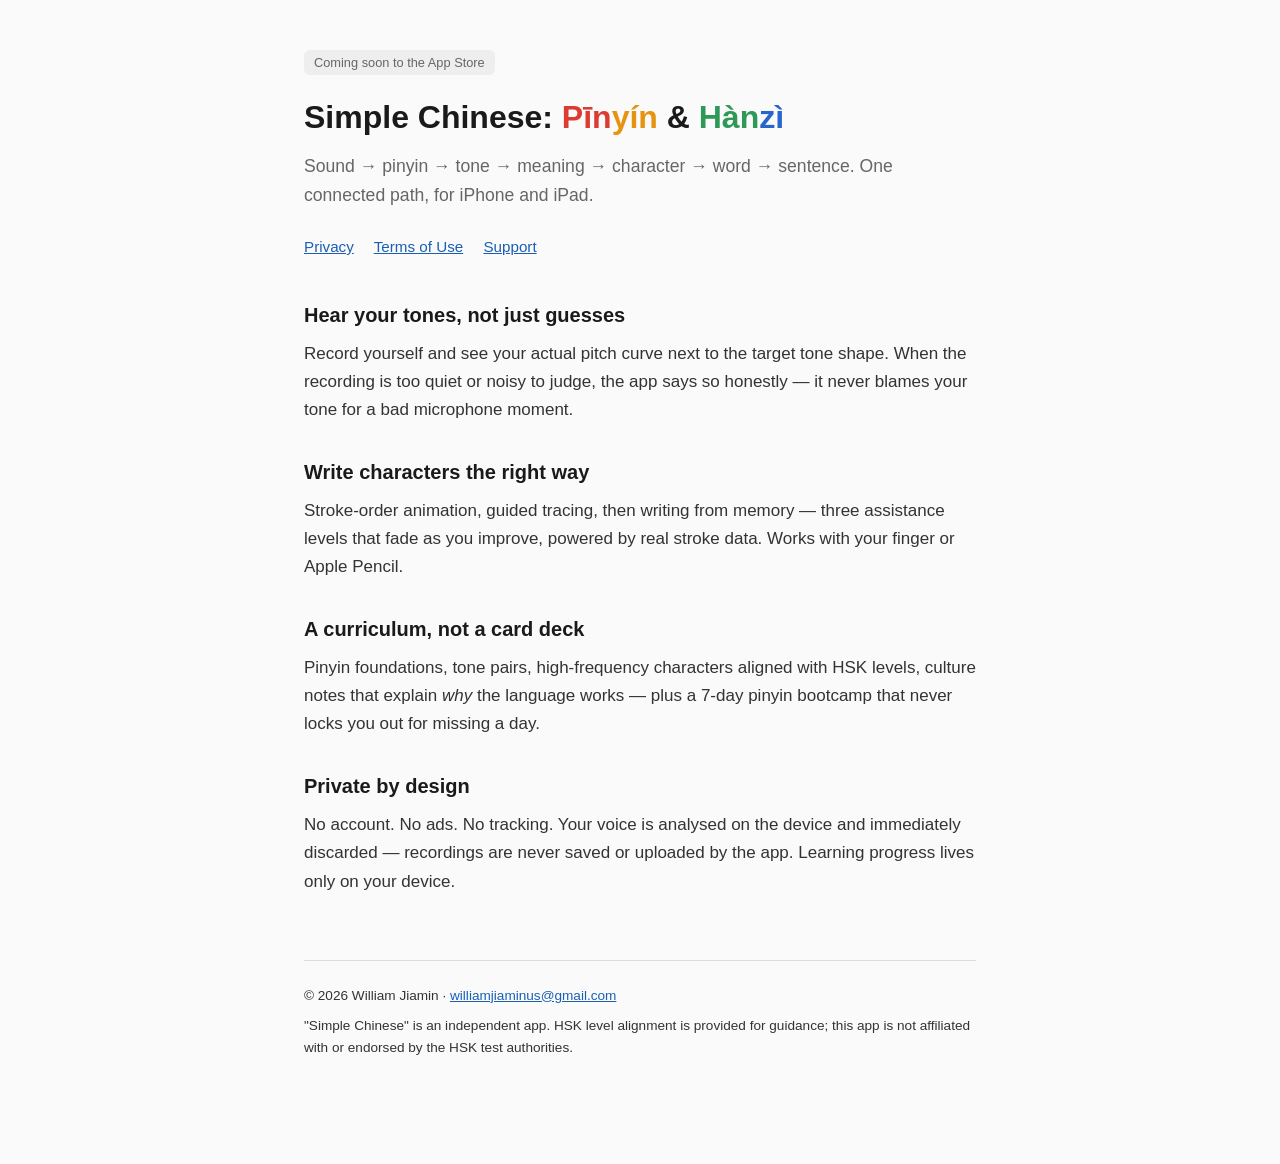
==== index.html @ 40e5791b "Simple Chinese site: landing, privacy policy, terms of use, support Static, tracker-free pages match" ====
<!DOCTYPE html>
<html lang="en">
<head>
<meta charset="utf-8">
<meta name="viewport" content="width=device-width, initial-scale=1">
<title>Simple Chinese: Pinyin &amp; Hanzi — learn Mandarin sounds, tones, and characters</title>
<meta name="description" content="A systematic Mandarin-learning app for iPhone and iPad: pinyin, tones with real pitch feedback, Hanzi handwriting, spaced review, and structured bootcamps. Private by design — no account, learning stays on your device.">
<link rel="stylesheet" href="style.css">
</head>
<body>
<main>
<span class="badge">Coming soon to the App Store</span>
<h1>Simple Chinese: <span class="tone t1">Pīn</span><span class="tone t2">yín</span> &amp; <span class="tone t3">Hàn</span><span class="tone t4">zì</span></h1>
<p class="tagline">Sound → pinyin → tone → meaning → character → word → sentence. One connected path, for iPhone and iPad.</p>
<nav>
<a href="privacy.html">Privacy</a>
<a href="terms.html">Terms of Use</a>
<a href="support.html">Support</a>
</nav>
<h2>Hear your tones, not just guesses</h2>
<p>Record yourself and see your actual pitch curve next to the target tone shape. When the recording is too quiet or noisy to judge, the app says so honestly — it never blames your tone for a bad microphone moment.</p>
<h2>Write characters the right way</h2>
<p>Stroke-order animation, guided tracing, then writing from memory — three assistance levels that fade as you improve, powered by real stroke data. Works with your finger or Apple Pencil.</p>
<h2>A curriculum, not a card deck</h2>
<p>Pinyin foundations, tone pairs, high-frequency characters aligned with HSK levels, culture notes that explain <em>why</em> the language works — plus a 7-day pinyin bootcamp that never locks you out for missing a day.</p>
<h2>Private by design</h2>
<p>No account. No ads. No tracking. Your voice is analysed on the device and immediately discarded — recordings are never saved or uploaded by the app. Learning progress lives only on your device.</p>
<footer>
<p>© 2026 William Jiamin · <a href="mailto:williamjiaminus@gmail.com">williamjiaminus@gmail.com</a></p>
<p>"Simple Chinese" is an independent app. HSK level alignment is provided for guidance; this app is not affiliated with or endorsed by the HSK test authorities.</p>
</footer>
</main>
</body>
</html>
---- style.css ----
:root { --accent: #1a5fb4; --ink: #1a1a1a; --muted: #666; --bg: #fafafa; }
* { box-sizing: border-box; margin: 0; padding: 0; }
body { font: 17px/1.65 -apple-system, "SF Pro Text", "Helvetica Neue", sans-serif; color: var(--ink); background: var(--bg); }
main { max-width: 720px; margin: 0 auto; padding: 48px 24px 96px; }
h1 { font-size: 2rem; margin: 0 0 8px; }
h2 { font-size: 1.25rem; margin: 32px 0 8px; }
p, li { margin: 8px 0; color: #333; }
ul { padding-left: 22px; }
a { color: var(--accent); }
.tagline { color: var(--muted); font-size: 1.1rem; margin-bottom: 24px; }
.tone { display: inline-block; font-weight: 700; }
.t1 { color: #db3b30; } .t2 { color: #e69410; } .t3 { color: #2e9957; } .t4 { color: #2966cc; }
nav { margin: 24px 0 40px; font-size: 0.95rem; }
nav a { margin-right: 16px; }
footer { margin-top: 64px; padding-top: 16px; border-top: 1px solid #ddd; color: var(--muted); font-size: 0.85rem; }
.badge { display: inline-block; background: #eee; border-radius: 6px; padding: 2px 10px; font-size: 0.8rem; color: var(--muted); margin-bottom: 16px; }
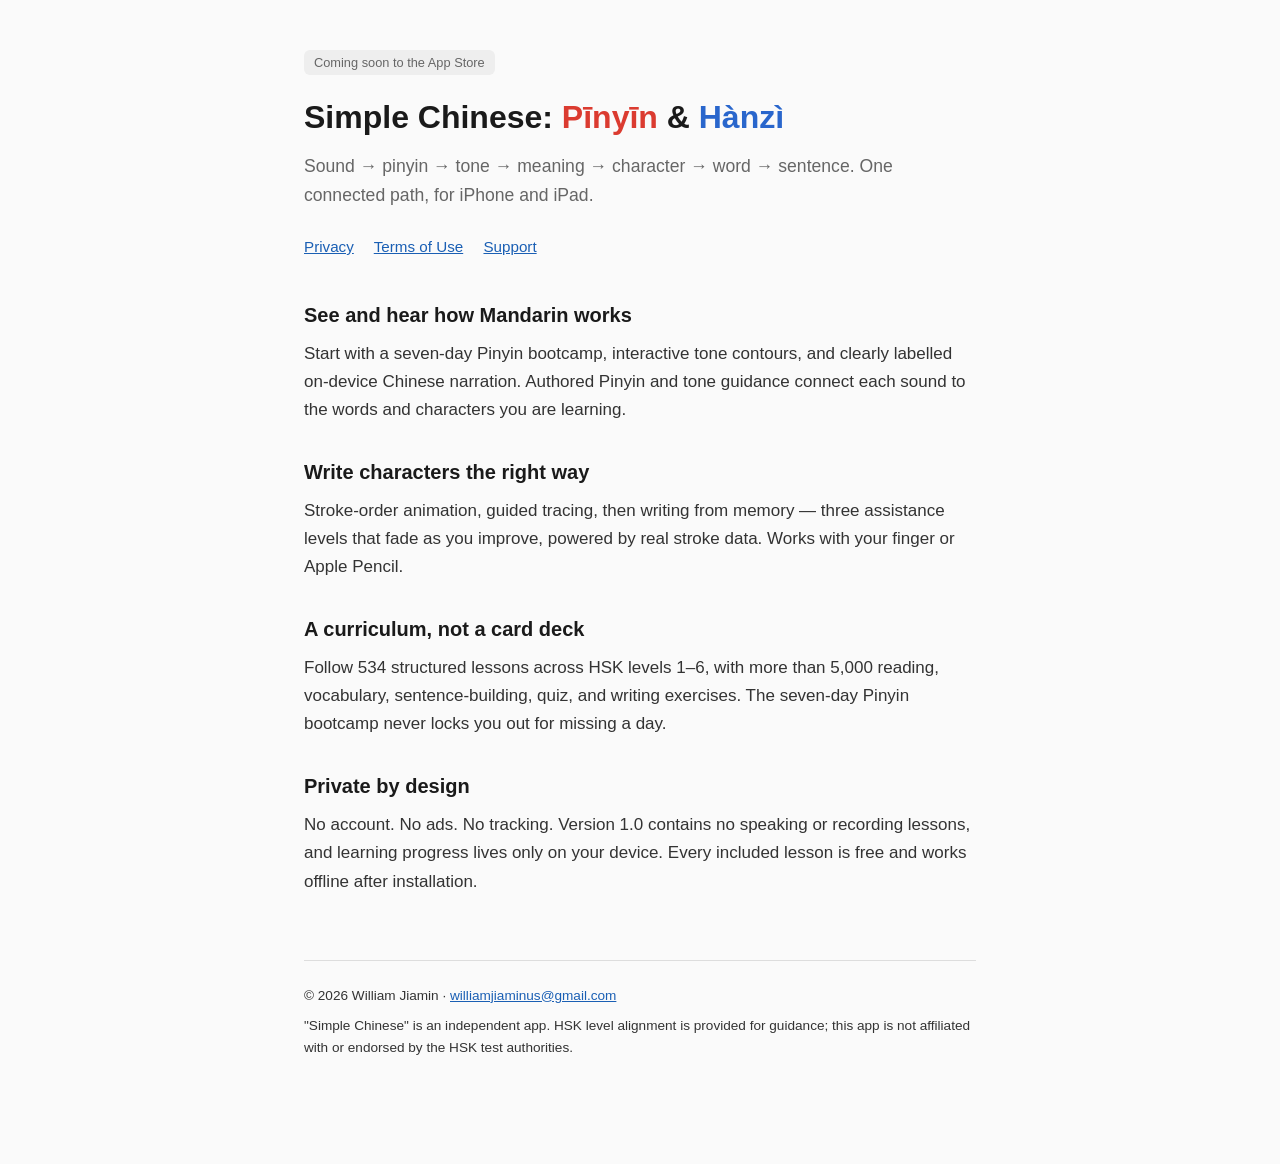
==== commit 4ff95d8d: "docs(site): align public pages with free v1 Remove deferred speaking and commerce claims, document t" ====
--- a/index.html
+++ b/index.html
@@ -4,27 +4,27 @@
 <meta charset="utf-8">
 <meta name="viewport" content="width=device-width, initial-scale=1">
 <title>Simple Chinese: Pinyin &amp; Hanzi — learn Mandarin sounds, tones, and characters</title>
-<meta name="description" content="A systematic Mandarin-learning app for iPhone and iPad: pinyin, tones with real pitch feedback, Hanzi handwriting, spaced review, and structured bootcamps. Private by design — no account, learning stays on your device.">
+<meta name="description" content="A systematic Mandarin-learning app for iPhone and iPad: Pinyin, interactive tones, HSK-aligned vocabulary, Hanzi handwriting, quizzes, and private on-device progress.">
 <link rel="stylesheet" href="style.css">
 </head>
 <body>
 <main>
 <span class="badge">Coming soon to the App Store</span>
-<h1>Simple Chinese: <span class="tone t1">Pīn</span><span class="tone t2">yín</span> &amp; <span class="tone t3">Hàn</span><span class="tone t4">zì</span></h1>
+<h1>Simple Chinese: <span class="tone t1">Pīn</span><span class="tone t1">yīn</span> &amp; <span class="tone t4">Hàn</span><span class="tone t4">zì</span></h1>
 <p class="tagline">Sound → pinyin → tone → meaning → character → word → sentence. One connected path, for iPhone and iPad.</p>
 <nav>
 <a href="privacy.html">Privacy</a>
 <a href="terms.html">Terms of Use</a>
 <a href="support.html">Support</a>
 </nav>
-<h2>Hear your tones, not just guesses</h2>
-<p>Record yourself and see your actual pitch curve next to the target tone shape. When the recording is too quiet or noisy to judge, the app says so honestly — it never blames your tone for a bad microphone moment.</p>
+<h2>See and hear how Mandarin works</h2>
+<p>Start with a seven-day Pinyin bootcamp, interactive tone contours, and clearly labelled on-device Chinese narration. Authored Pinyin and tone guidance connect each sound to the words and characters you are learning.</p>
 <h2>Write characters the right way</h2>
 <p>Stroke-order animation, guided tracing, then writing from memory — three assistance levels that fade as you improve, powered by real stroke data. Works with your finger or Apple Pencil.</p>
 <h2>A curriculum, not a card deck</h2>
-<p>Pinyin foundations, tone pairs, high-frequency characters aligned with HSK levels, culture notes that explain <em>why</em> the language works — plus a 7-day pinyin bootcamp that never locks you out for missing a day.</p>
+<p>Follow 534 structured lessons across HSK levels 1–6, with more than 5,000 reading, vocabulary, sentence-building, quiz, and writing exercises. The seven-day Pinyin bootcamp never locks you out for missing a day.</p>
 <h2>Private by design</h2>
-<p>No account. No ads. No tracking. Your voice is analysed on the device and immediately discarded — recordings are never saved or uploaded by the app. Learning progress lives only on your device.</p>
+<p>No account. No ads. No tracking. Version 1.0 contains no speaking or recording lessons, and learning progress lives only on your device. Every included lesson is free and works offline after installation.</p>
 <footer>
 <p>© 2026 William Jiamin · <a href="mailto:williamjiaminus@gmail.com">williamjiaminus@gmail.com</a></p>
 <p>"Simple Chinese" is an independent app. HSK level alignment is provided for guidance; this app is not affiliated with or endorsed by the HSK test authorities.</p>
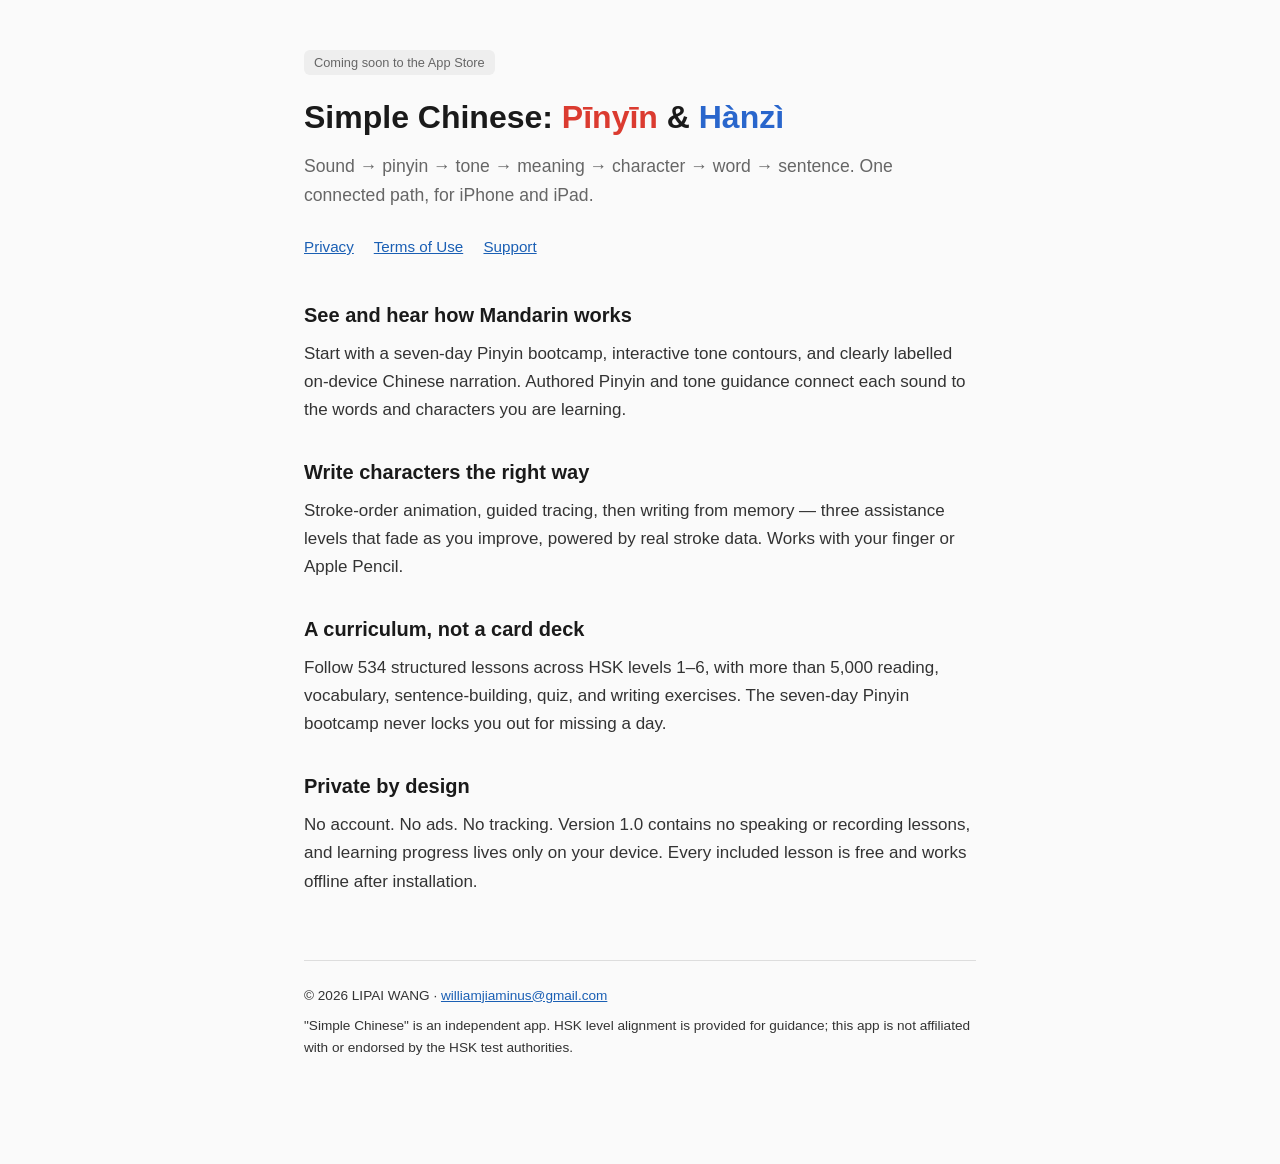
==== commit 901b3e90: "docs: correct copyright owner to LIPAI WANG" ====
--- a/index.html
+++ b/index.html
@@ -26,7 +26,7 @@
 <h2>Private by design</h2>
 <p>No account. No ads. No tracking. Version 1.0 contains no speaking or recording lessons, and learning progress lives only on your device. Every included lesson is free and works offline after installation.</p>
 <footer>
-<p>© 2026 William Jiamin · <a href="mailto:williamjiaminus@gmail.com">williamjiaminus@gmail.com</a></p>
+<p>© 2026 LIPAI WANG · <a href="mailto:williamjiaminus@gmail.com">williamjiaminus@gmail.com</a></p>
 <p>"Simple Chinese" is an independent app. HSK level alignment is provided for guidance; this app is not affiliated with or endorsed by the HSK test authorities.</p>
 </footer>
 </main>
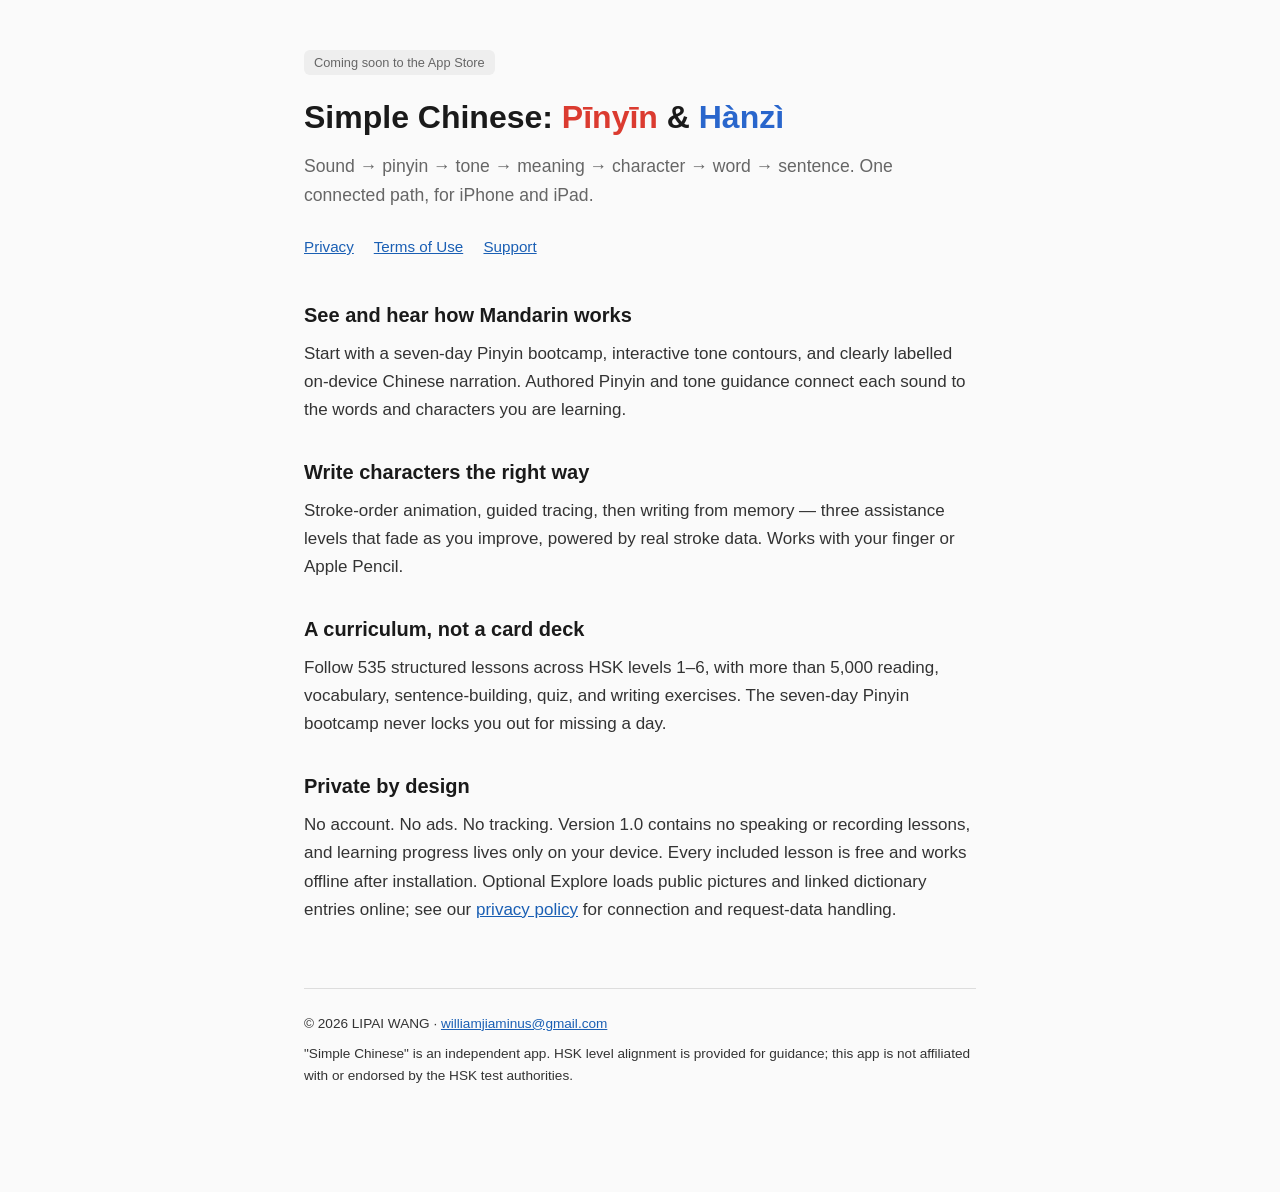
==== commit 56327b2f: "docs: align support and course overview with current release" ====
--- a/index.html
+++ b/index.html
@@ -22,9 +22,9 @@
 <h2>Write characters the right way</h2>
 <p>Stroke-order animation, guided tracing, then writing from memory — three assistance levels that fade as you improve, powered by real stroke data. Works with your finger or Apple Pencil.</p>
 <h2>A curriculum, not a card deck</h2>
-<p>Follow 534 structured lessons across HSK levels 1–6, with more than 5,000 reading, vocabulary, sentence-building, quiz, and writing exercises. The seven-day Pinyin bootcamp never locks you out for missing a day.</p>
+<p>Follow 535 structured lessons across HSK levels 1–6, with more than 5,000 reading, vocabulary, sentence-building, quiz, and writing exercises. The seven-day Pinyin bootcamp never locks you out for missing a day.</p>
 <h2>Private by design</h2>
-<p>No account. No ads. No tracking. Version 1.0 contains no speaking or recording lessons, and learning progress lives only on your device. Every included lesson is free and works offline after installation.</p>
+<p>No account. No ads. No tracking. Version 1.0 contains no speaking or recording lessons, and learning progress lives only on your device. Every included lesson is free and works offline after installation. Optional Explore loads public pictures and linked dictionary entries online; see our <a href="privacy.html">privacy policy</a> for connection and request-data handling.</p>
 <footer>
 <p>© 2026 LIPAI WANG · <a href="mailto:williamjiaminus@gmail.com">williamjiaminus@gmail.com</a></p>
 <p>"Simple Chinese" is an independent app. HSK level alignment is provided for guidance; this app is not affiliated with or endorsed by the HSK test authorities.</p>
